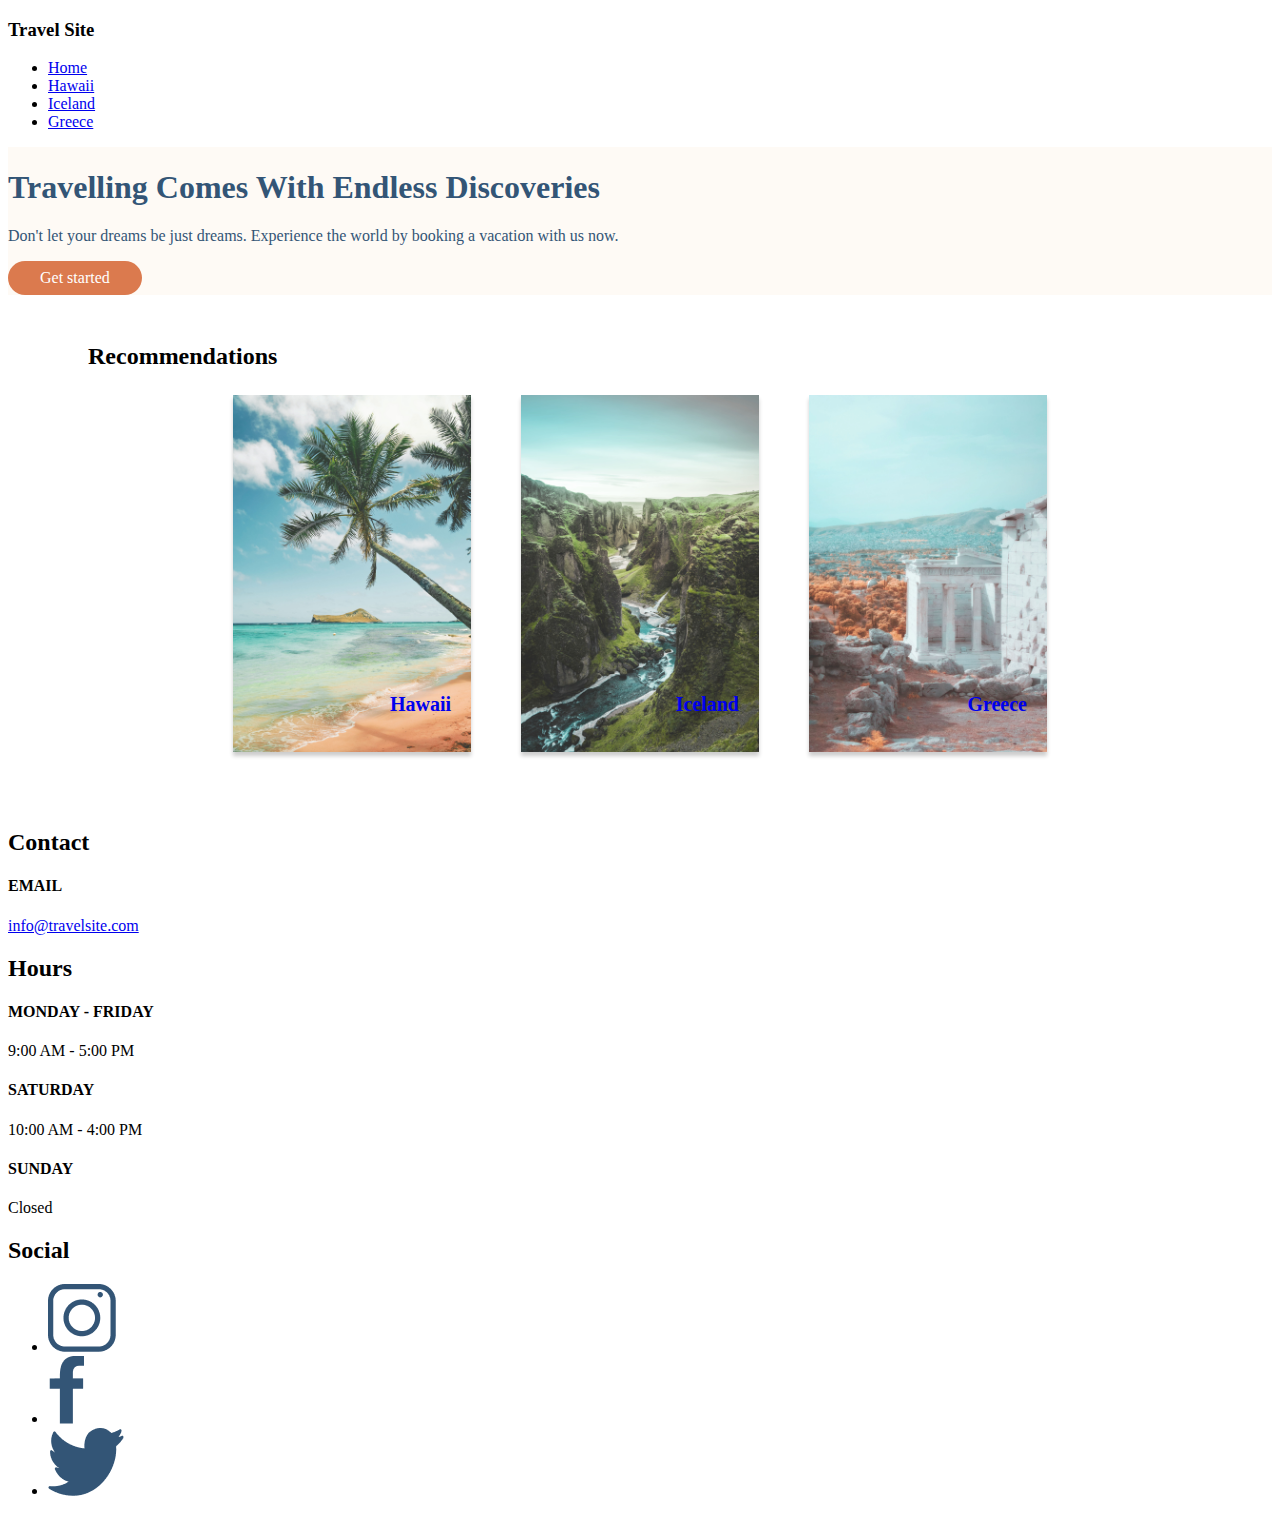
==== index.html @ e6d9b0d3 "finalize recommendations section" ====
<!DOCTYPE html>
<html lang="en">
  <head>
    <meta charset="UTF-8" />
    <meta name="viewport" content="width=device-width, initial-scale=1.0" />
    <title>Travel Site</title>
    <link rel="stylesheet" href="css/main.css" />
    <link rel="stylesheet" href="css/global.css" />
  </head>
  <body>
    <header class="header">
      <h3 class="header__logo">Travel Site</h3>
      <nav class="header__nav">
        <ul class="header__links">
          <li class="header__list-item">
            <a class="header__link header__link--active" href="index.html"
              >Home</a
            >
          </li>
          <li class="header__list-item">
            <a class="header__link" href="pages/hawaii.html">Hawaii</a>
          </li>
          <li class="header__list-item">
            <a class="header__link" href="pages/iceland.html">Iceland</a>
          </li>
          <li class="header__list-item">
            <a class="header__link" href="pages/greece.html">Greece</a>
          </li>
        </ul>
      </nav>
    </header>
    <main>
      <section class="hero">
        <div class="hero__slogan">
          <h1>Travelling Comes With Endless Discoveries</h1>
          <p>
            Don't let your dreams be just dreams. Experience the world by
            booking a vacation with us now.
          </p>
          <a class="hero__cta" href="#">Get started</a>
        </div>
        <div class="hero__banner"></div>
      </section>
      <section class="destination">
        <h2 class="destination__heading">Recommendations</h2>
        <div class="destination__cards">
          <a class="destination__link" href="pages/hawaii.html">
            <div class="destination__card card">
              <img
                class="destination__img"
                src="assets/images/hawaii.jpg"
                alt="coconut tree at beach"
              />
              <h2 class="destination__country country">Hawaii</h2>
            </div></a
          >
          <a class="destination__link" href="pages/iceland.html"
            ><div class="destination__card card">
              <img
                class="destination__img"
                src="assets/images/iceland.jpg"
                alt="icelandic fjord"
              />
              <h2 class="destination__country country">Iceland</h2>
            </div></a
          >
          <a class="destination__link" href="pages/greece.html"
            ><div class="destination__card card">
              <img
                class="destination__img"
                src="assets/images/greece.jpg"
                alt="greek temple"
              />
              <h2 class="destination__country country">Greece</h2>
            </div></a
          >
        </div>
      </section>
    </main>
    <footer class="footer">
      <div class="footer__col">
        <h2 class="footer__heading">Contact</h2>
        <h4 class="footer__sub-heading">EMAIL</h4>
        <a class="footer__email" href="mailto:info@travelsite.com"
          >info@travelsite.com</a
        >
      </div>
      <div class="footer__col">
        <h2 class="footer__heading">Hours</h2>
        <div class="footer__days-open">
          <div class="footer__day-hours">
            <h4 class="footer__sub-heading">MONDAY - FRIDAY</h4>
            <p class="footer__hours">9:00 AM - 5:00 PM</p>
          </div>
          <div class="footer__day-hours">
            <h4 class="footer__sub-heading">SATURDAY</h4>
            <p class="footer__hours">10:00 AM - 4:00 PM</p>
          </div>
          <div class="footer__day-hours">
            <h4 class="footer__sub-heading">SUNDAY</h4>
            <p class="footer__hours">Closed</p>
          </div>
        </div>
      </div>
      <div class="footer__col">
        <h2 class="footer__heading">Social</h2>
        <ul class="footer__social-list">
          <li class="footer__social-link">
            <a href="https://www.instagram.com/" target="_blank"
              ><img
                class="footer__social-icon"
                src="assets/icons/icon-instagram.png"
                alt="instagram"
            /></a>
          </li>
          <li class="footer__social-link">
            <a href="https://www.facebook.com/" target="_blank"
              ><img
                class="footer__social-icon"
                src="assets/icons/icon-facebook.png"
                alt="facebook"
            /></a>
          </li>
          <li class="footer__social-link">
            <a href="https://www.x.com/" target="_blank"
              ><img
                class="footer__social-icon"
                src="assets/icons/icon-twitter.png"
                alt="twitter"
            /></a>
          </li>
        </ul>
      </div>
    </footer>
  </body>
</html>
---- css/main.css ----
.hero {
  background: #fefaf5;
  display: flex;
  justify-content: left;
}
.hero__slogan {
  color: #335576;
}
.hero__cta {
  background: #db7a4e;
  display: inline-block;
  padding: 0.5rem 2rem;
  color: #fff;
  text-decoration: none;
  border-radius: 20px;
  text-align: center;
}
.destination__heading {
  margin: 3rem 0 0 5rem;
}
.destination__cards {
  display: flex;
  justify-content: center;
  padding: 0 12.5rem 2rem;
}
.destination__card {
  position: relative;
  overflow: hidden;
  box-shadow: 0 0.25rem 0.25rem rgba(0, 0, 0, 0.2);
  display: grid;
  transition: transform 0.3s ease;
}
.destination__card:hover {
  transform: translateY(-5px);
}
.destination__link {
  margin: 1.563rem;
}
.destination__img {
  max-width: 100%;
}
.destination__country {
  position: absolute;
  bottom: 0;
  right: 0;
  padding: 1.25rem;
  font-size: 1.25rem;
}/*# sourceMappingURL=main.css.map */
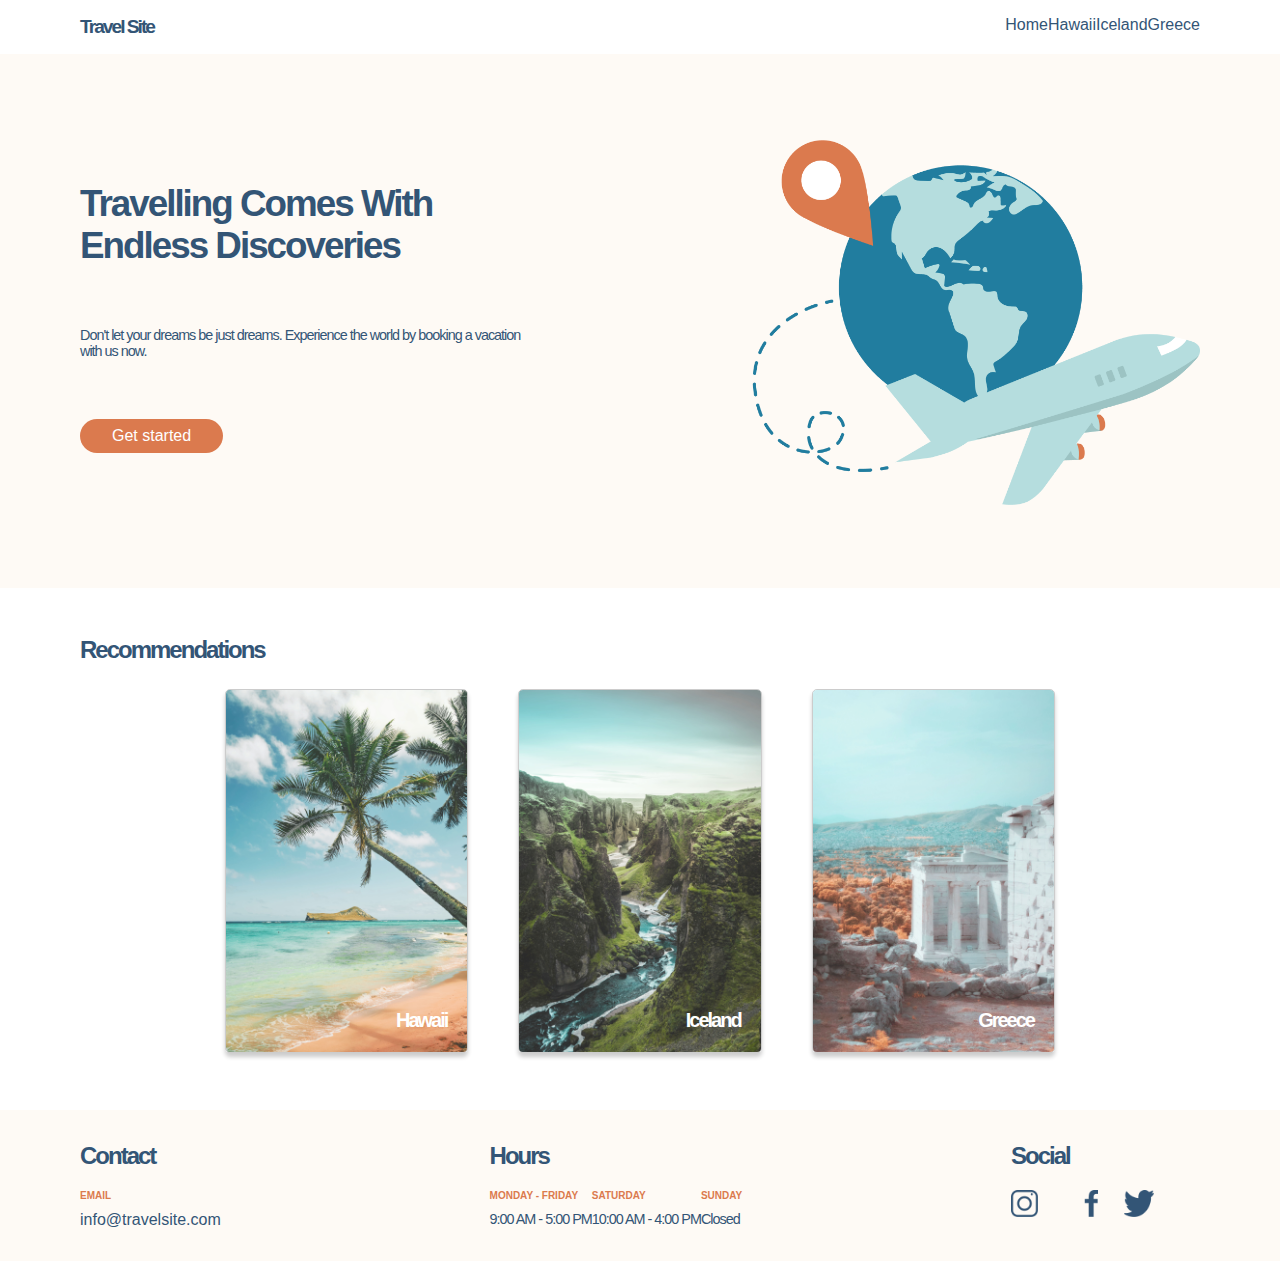
==== commit f4be1c87: "finalize hero banner" ====
--- a/index.html
+++ b/index.html
@@ -37,7 +37,7 @@
             Don't let your dreams be just dreams. Experience the world by
             booking a vacation with us now.
           </p>
-          <a class="hero__cta" href="#">Get started</a>
+          <a class="hero__cta-container" href="#">Get started</a>
         </div>
         <div class="hero__banner"></div>
       </section>
--- a/css/main.css
+++ b/css/main.css
@@ -1,12 +1,21 @@
 .hero {
   background: #fefaf5;
   display: flex;
-  justify-content: left;
+  justify-content: space-between;
+  padding: 0 5rem;
+  align-items: center;
+  height: 60vh;
 }
 .hero__slogan {
   color: #335576;
+  text-align: left;
+  max-width: 40%;
+  display: flex;
+  flex-direction: column;
+  justify-content: space-between;
+  height: 50%;
 }
-.hero__cta {
+.hero__cta-container {
   background: #db7a4e;
   display: inline-block;
   padding: 0.5rem 2rem;
@@ -14,7 +23,18 @@
   text-decoration: none;
   border-radius: 20px;
   text-align: center;
+  width: -moz-fit-content;
+  width: fit-content;
 }
+.hero__banner {
+  background: url("../assets/images/hero.png") no-repeat center;
+  background-size: contain;
+  background-origin: content-box;
+  width: 40%;
+  height: 100%;
+  padding: 4rem 0;
+}
+
 .destination__heading {
   margin: 3rem 0 0 5rem;
 }
--- a/css/global.css
+++ b/css/global.css
@@ -0,0 +1,107 @@
+* {
+  margin: 0;
+  padding: 0;
+  box-sizing: border-box;
+}
+
+body {
+  font-family: Verdana, sans-serif;
+  color: #335576;
+}
+
+a {
+  text-decoration: none;
+  color: #335576;
+}
+
+h1,
+h2,
+h3 {
+  letter-spacing: -2px;
+}
+
+h4 {
+  color: #db7a4e;
+  font-size: 0.625rem;
+}
+
+p {
+  font-size: 0.9rem;
+  letter-spacing: -1px;
+}
+
+h3 {
+  font-size: 1.2rem;
+}
+
+h2 {
+  font-size: 1.5rem;
+}
+
+h1 {
+  font-size: 2.3rem;
+}
+
+.card {
+  border: 1px solid rgba(0, 0, 0, 0.2);
+  border-radius: 0.313rem;
+}
+
+.country {
+  color: #fff;
+}
+
+.header {
+  background-color: #fff;
+  position: fixed;
+  top: 0;
+  width: 100%;
+  z-index: 1;
+  padding: 1rem 5rem;
+  display: flex;
+  justify-content: space-between;
+  margin: auto;
+}
+.header__links {
+  display: flex;
+  flex-wrap: nowrap;
+  justify-content: space-between;
+  margin: auto;
+}
+.header__list-item {
+  list-style: none;
+}
+main {
+  margin-top: 3rem;
+}
+
+.footer {
+  padding: 2rem 5rem;
+  background-color: #fefaf5;
+  display: flex;
+  justify-content: space-between;
+  /* create a column for each footer category */
+}
+.footer__col {
+  display: inline-block;
+  box-sizing: border-box;
+  vertical-align: top;
+  /* padding: 50px; */
+}
+.footer__heading {
+  padding-bottom: 20px;
+}
+.footer__sub-heading {
+  padding-bottom: 10px;
+}
+.footer__days-open {
+  display: flex;
+}
+.footer__social-link {
+  display: inline-block;
+  list-style-type: none;
+}
+.footer__social-icon {
+  width: 40%;
+  height: auto;
+}/*# sourceMappingURL=global.css.map */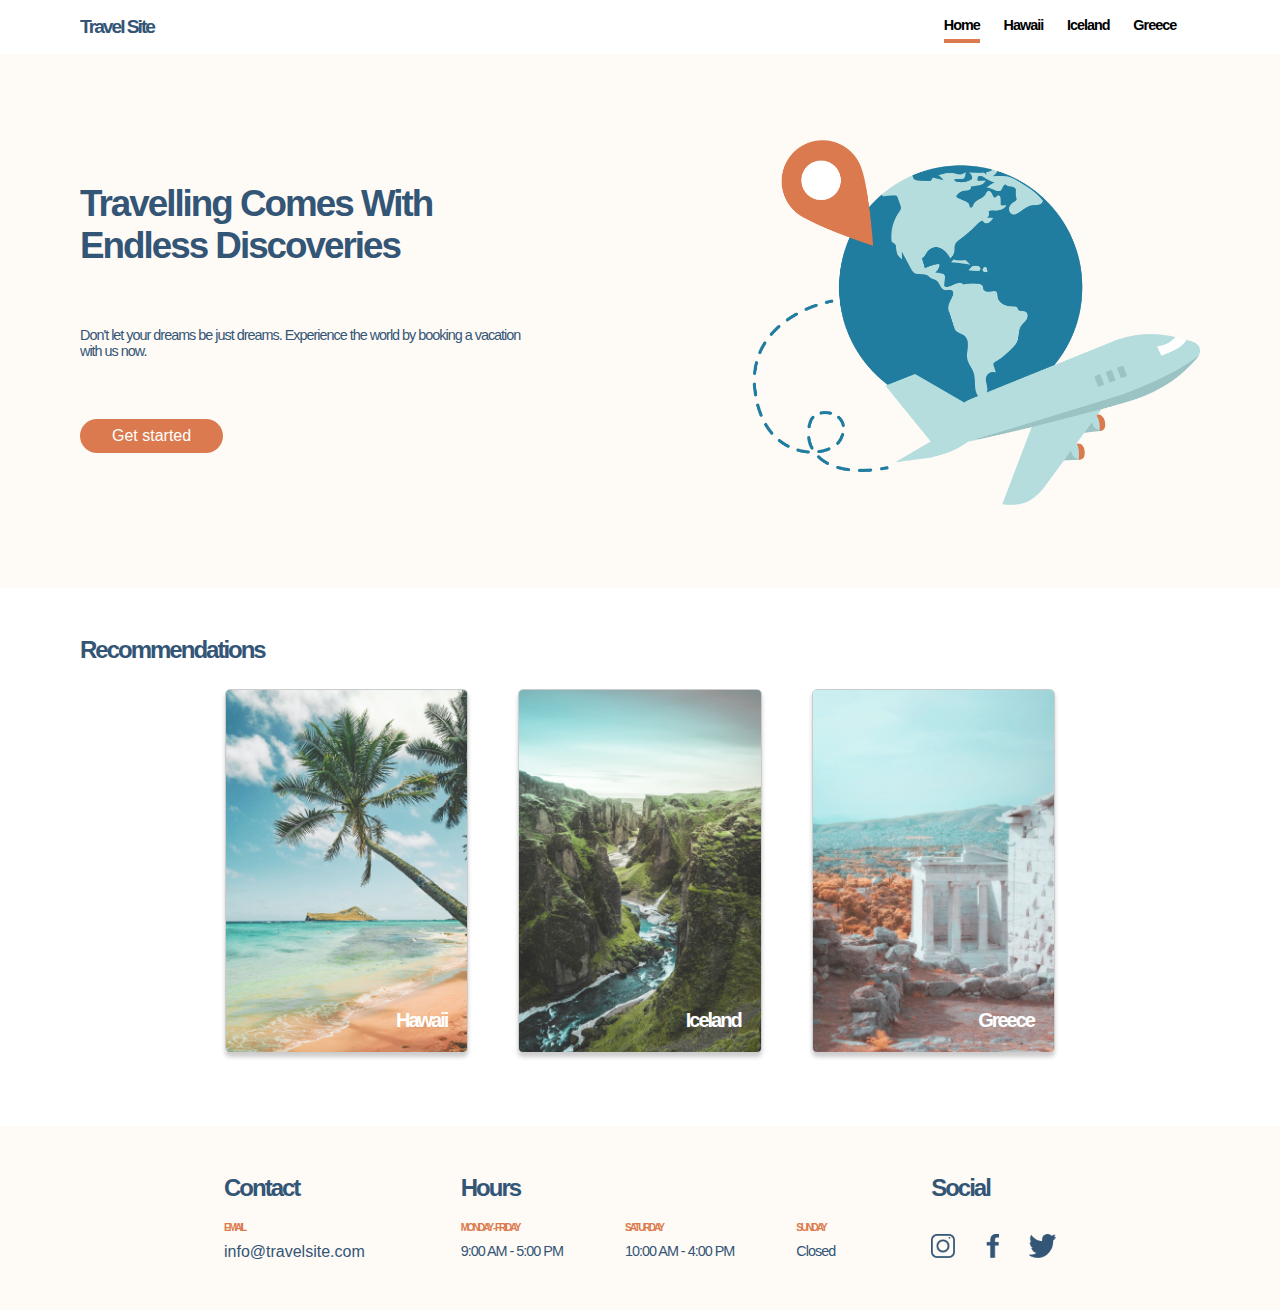
==== commit f2cdd28c: "finalize footer" ====
--- a/index.html
+++ b/index.html
@@ -78,58 +78,50 @@
       </section>
     </main>
     <footer class="footer">
-      <div class="footer__col">
+      <div class="footer__contact-section">
         <h2 class="footer__heading">Contact</h2>
         <h4 class="footer__sub-heading">EMAIL</h4>
-        <a class="footer__email" href="mailto:info@travelsite.com"
-          >info@travelsite.com</a
-        >
+        <a href="mailto:info@travelsite.com">info@travelsite.com</a>
       </div>
-      <div class="footer__col">
+      <div class="footer__hours-section">
         <h2 class="footer__heading">Hours</h2>
-        <div class="footer__days-open">
+        <div class="footer__hours-table">
           <div class="footer__day-hours">
             <h4 class="footer__sub-heading">MONDAY - FRIDAY</h4>
-            <p class="footer__hours">9:00 AM - 5:00 PM</p>
+            <p>9:00 AM - 5:00 PM</p>
           </div>
           <div class="footer__day-hours">
             <h4 class="footer__sub-heading">SATURDAY</h4>
-            <p class="footer__hours">10:00 AM - 4:00 PM</p>
+            <p>10:00 AM - 4:00 PM</p>
           </div>
           <div class="footer__day-hours">
             <h4 class="footer__sub-heading">SUNDAY</h4>
-            <p class="footer__hours">Closed</p>
+            <p>Closed</p>
           </div>
         </div>
       </div>
-      <div class="footer__col">
+      <div class="footer__social-section">
         <h2 class="footer__heading">Social</h2>
-        <ul class="footer__social-list">
-          <li class="footer__social-link">
-            <a href="https://www.instagram.com/" target="_blank"
-              ><img
-                class="footer__social-icon"
-                src="assets/icons/icon-instagram.png"
-                alt="instagram"
-            /></a>
-          </li>
-          <li class="footer__social-link">
-            <a href="https://www.facebook.com/" target="_blank"
-              ><img
-                class="footer__social-icon"
-                src="assets/icons/icon-facebook.png"
-                alt="facebook"
-            /></a>
-          </li>
-          <li class="footer__social-link">
-            <a href="https://www.x.com/" target="_blank"
-              ><img
-                class="footer__social-icon"
-                src="assets/icons/icon-twitter.png"
-                alt="twitter"
-            /></a>
-          </li>
-        </ul>
+        <div class="footer__social-icons">
+          <a href="https://www.instagram.com/" target="_blank"
+            ><img
+              class="footer__social-icon"
+              src="assets/icons/icon-instagram.png"
+              alt="instagram"
+          /></a>
+          <a href="https://www.facebook.com/" target="_blank"
+            ><img
+              class="footer__social-icon"
+              src="assets/icons/icon-facebook.png"
+              alt="facebook"
+          /></a>
+          <a href="https://www.x.com/" target="_blank"
+            ><img
+              class="footer__social-icon"
+              src="assets/icons/icon-twitter.png"
+              alt="twitter"
+          /></a>
+        </div>
       </div>
     </footer>
   </body>
--- a/css/main.css
+++ b/css/main.css
@@ -41,7 +41,7 @@
 .destination__cards {
   display: flex;
   justify-content: center;
-  padding: 0 12.5rem 2rem;
+  padding: 0 12.5rem 3rem;
 }
 .destination__card {
   position: relative;
--- a/css/global.css
+++ b/css/global.css
@@ -16,7 +16,8 @@
 
 h1,
 h2,
-h3 {
+h3,
+h4 {
   letter-spacing: -2px;
 }
 
@@ -62,46 +63,61 @@
   justify-content: space-between;
   margin: auto;
 }
+.header__nav {
+  width: 25%;
+}
 .header__links {
   display: flex;
   flex-wrap: nowrap;
-  justify-content: space-between;
-  margin: auto;
+  justify-content: space-evenly;
 }
 .header__list-item {
   list-style: none;
 }
+.header__link {
+  color: #000;
+  font-weight: bold;
+  font-size: 0.9rem;
+  letter-spacing: -1px;
+}
+.header__link--active {
+  padding-bottom: 0.4rem;
+  border-bottom: 4px solid #db7a4e;
+}
+
 main {
   margin-top: 3rem;
 }
 
 .footer {
-  padding: 2rem 5rem;
+  padding: 3rem 14rem;
   background-color: #fefaf5;
   display: flex;
   justify-content: space-between;
-  /* create a column for each footer category */
-}
-.footer__col {
-  display: inline-block;
-  box-sizing: border-box;
-  vertical-align: top;
-  /* padding: 50px; */
+  /* distribute space between each section */
 }
 .footer__heading {
   padding-bottom: 20px;
 }
+.footer__hours-table {
+  display: flex;
+  justify-content: space-between;
+}
 .footer__sub-heading {
   padding-bottom: 10px;
 }
-.footer__days-open {
+.footer__hours-section {
+  width: 45%;
+}
+.footer__social-section {
+  width: 15%;
+}
+.footer__social-icons {
   display: flex;
-}
-.footer__social-link {
-  display: inline-block;
-  list-style-type: none;
+  justify-content: space-between;
+  align-items: flex-end;
+  height: 2.5rem;
 }
 .footer__social-icon {
-  width: 40%;
-  height: auto;
+  height: 1.5rem;
 }/*# sourceMappingURL=global.css.map */